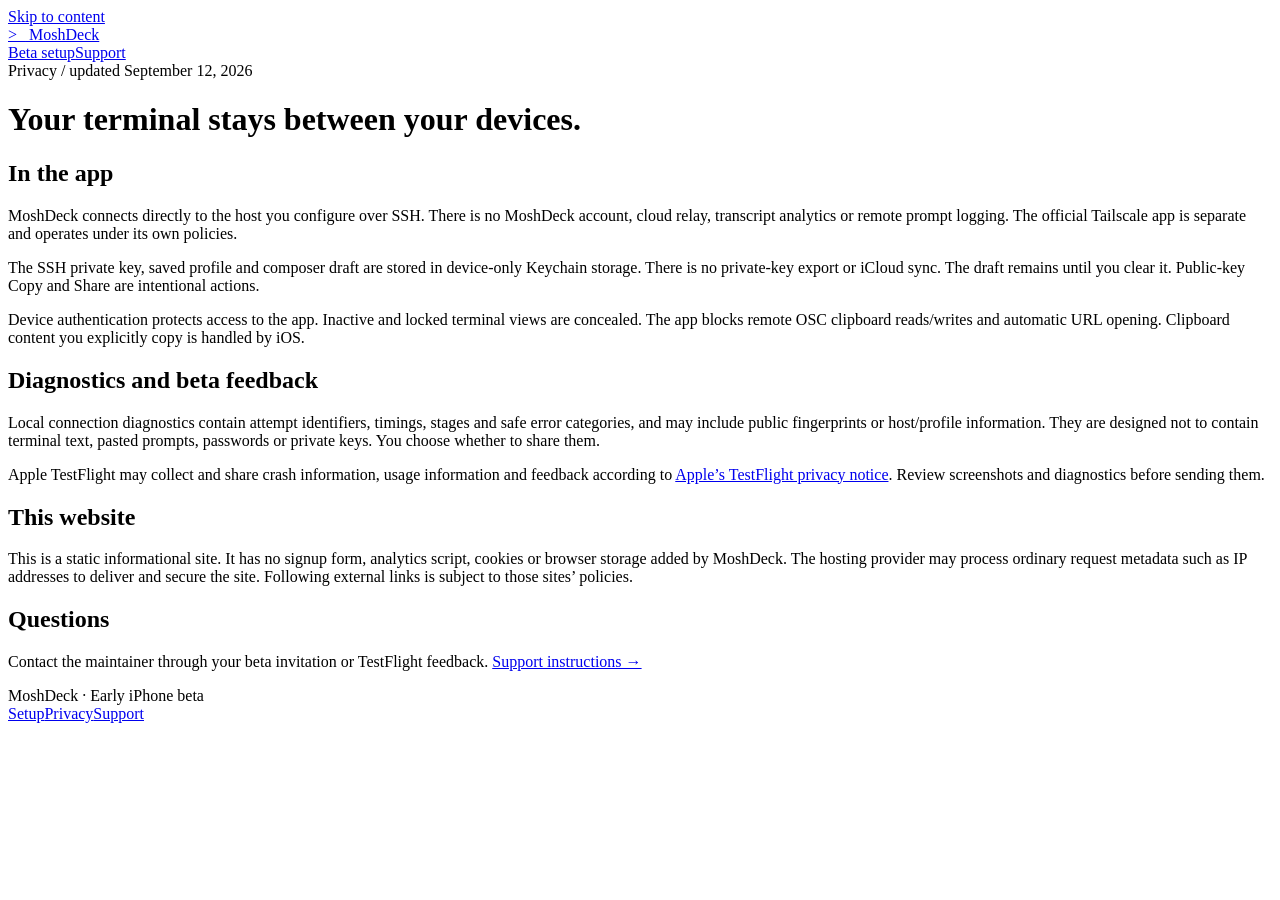
==== site/public/privacy/index.html @ ea5a15e3 "feat(site): add landing page and beta setup guide Signed-off-by: Rui Chen <rui@chenrui.dev>" ====
<!doctype html>
<html lang="en"><head><meta charset="utf-8"><meta name="viewport" content="width=device-width,initial-scale=1"><title>Privacy — MoshDeck</title><meta name="description" content="How the MoshDeck beta handles SSH identity, terminal data and local drafts."><meta name="theme-color" content="#101918"><link rel="icon" href="/favicon.svg" type="image/svg+xml"><link rel="stylesheet" href="/style.css"></head>
<body>
<a class="skip" href="#main">Skip to content</a><header><a class="brand" href="/"><span>&gt;_</span> MoshDeck</a><nav aria-label="Main"><a href="/setup/">Beta setup</a><a href="/support/">Support</a></nav></header>
<main id="main" class="doc"><div class="eyebrow">Privacy / updated September 12, 2026</div><h1>Your terminal stays between your devices.</h1><h2>In the app</h2><p>MoshDeck connects directly to the host you configure over SSH. There is no MoshDeck account, cloud relay, transcript analytics or remote prompt logging. The official Tailscale app is separate and operates under its own policies.</p>
<p>The SSH private key, saved profile and composer draft are stored in device-only Keychain storage. There is no private-key export or iCloud sync. The draft remains until you clear it. Public-key Copy and Share are intentional actions.</p>
<p>Device authentication protects access to the app. Inactive and locked terminal views are concealed. The app blocks remote OSC clipboard reads/writes and automatic URL opening. Clipboard content you explicitly copy is handled by iOS.</p>
<h2>Diagnostics and beta feedback</h2><p>Local connection diagnostics contain attempt identifiers, timings, stages and safe error categories, and may include public fingerprints or host/profile information. They are designed not to contain terminal text, pasted prompts, passwords or private keys. You choose whether to share them.</p>
<p>Apple TestFlight may collect and share crash information, usage information and feedback according to <a href="https://www.apple.com/legal/privacy/data/en/test-flight/">Apple’s TestFlight privacy notice</a>. Review screenshots and diagnostics before sending them.</p>
<h2>This website</h2><p>This is a static informational site. It has no signup form, analytics script, cookies or browser storage added by MoshDeck. The hosting provider may process ordinary request metadata such as IP addresses to deliver and secure the site. Following external links is subject to those sites’ policies.</p>
<h2>Questions</h2><p>Contact the maintainer through your beta invitation or TestFlight feedback. <a href="/support/">Support instructions →</a></p>
</main>
<footer><span>MoshDeck · Early iPhone beta</span><div><a href="/setup/">Setup</a><a href="/privacy/">Privacy</a><a href="/support/">Support</a></div></footer>
</body></html>
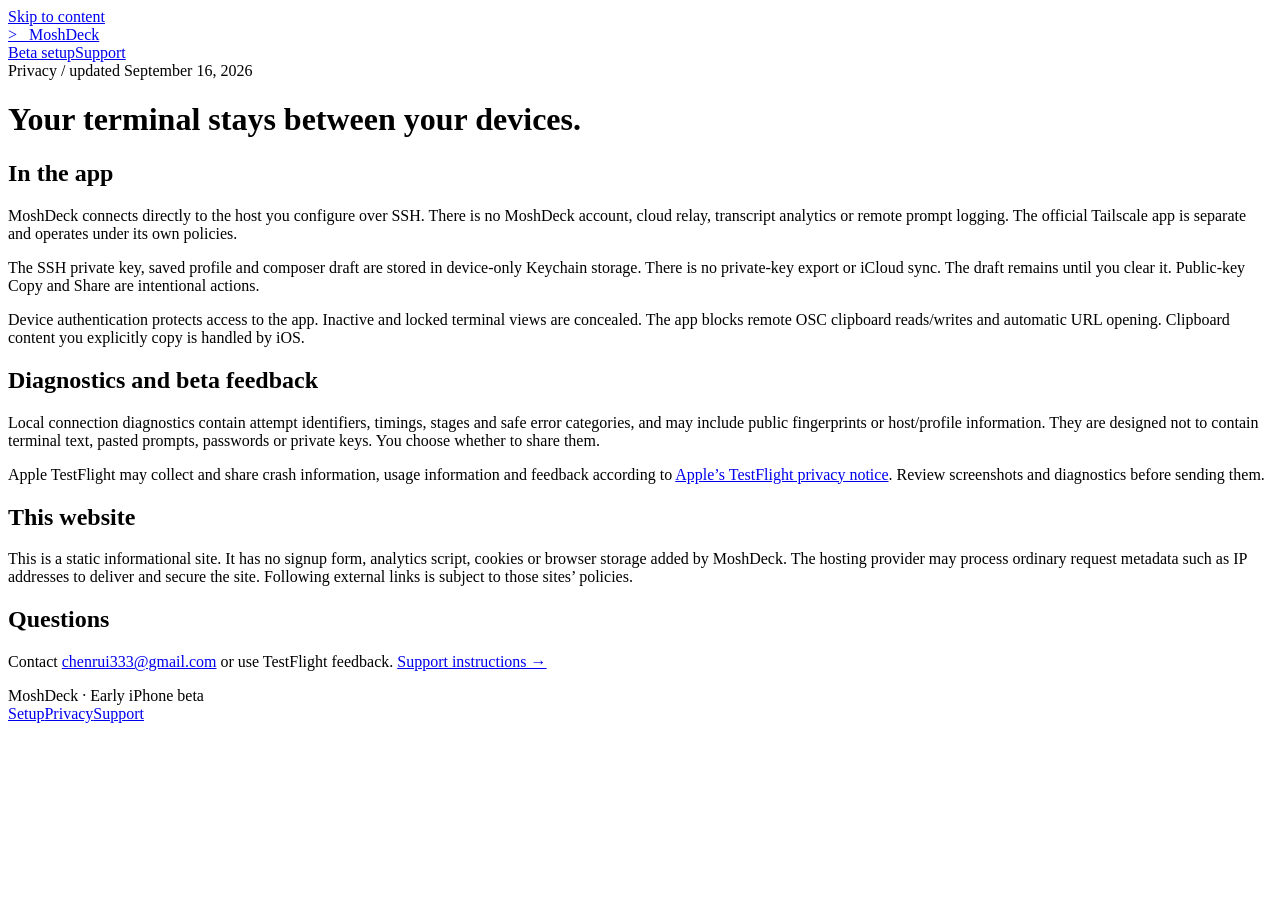
==== commit 194a6b2a: "docs(site): align beta setup with native session switching Signed-off-by: Rui Chen <rui@chenrui.dev>" ====
--- a/site/public/privacy/index.html
+++ b/site/public/privacy/index.html
@@ -2,13 +2,13 @@
 <html lang="en"><head><meta charset="utf-8"><meta name="viewport" content="width=device-width,initial-scale=1"><title>Privacy — MoshDeck</title><meta name="description" content="How the MoshDeck beta handles SSH identity, terminal data and local drafts."><meta name="theme-color" content="#101918"><link rel="icon" href="/favicon.svg" type="image/svg+xml"><link rel="stylesheet" href="/style.css"></head>
 <body>
 <a class="skip" href="#main">Skip to content</a><header><a class="brand" href="/"><span>&gt;_</span> MoshDeck</a><nav aria-label="Main"><a href="/setup/">Beta setup</a><a href="/support/">Support</a></nav></header>
-<main id="main" class="doc"><div class="eyebrow">Privacy / updated September 12, 2026</div><h1>Your terminal stays between your devices.</h1><h2>In the app</h2><p>MoshDeck connects directly to the host you configure over SSH. There is no MoshDeck account, cloud relay, transcript analytics or remote prompt logging. The official Tailscale app is separate and operates under its own policies.</p>
+<main id="main" class="doc"><div class="eyebrow">Privacy / updated September 16, 2026</div><h1>Your terminal stays between your devices.</h1><h2>In the app</h2><p>MoshDeck connects directly to the host you configure over SSH. There is no MoshDeck account, cloud relay, transcript analytics or remote prompt logging. The official Tailscale app is separate and operates under its own policies.</p>
 <p>The SSH private key, saved profile and composer draft are stored in device-only Keychain storage. There is no private-key export or iCloud sync. The draft remains until you clear it. Public-key Copy and Share are intentional actions.</p>
 <p>Device authentication protects access to the app. Inactive and locked terminal views are concealed. The app blocks remote OSC clipboard reads/writes and automatic URL opening. Clipboard content you explicitly copy is handled by iOS.</p>
 <h2>Diagnostics and beta feedback</h2><p>Local connection diagnostics contain attempt identifiers, timings, stages and safe error categories, and may include public fingerprints or host/profile information. They are designed not to contain terminal text, pasted prompts, passwords or private keys. You choose whether to share them.</p>
 <p>Apple TestFlight may collect and share crash information, usage information and feedback according to <a href="https://www.apple.com/legal/privacy/data/en/test-flight/">Apple’s TestFlight privacy notice</a>. Review screenshots and diagnostics before sending them.</p>
 <h2>This website</h2><p>This is a static informational site. It has no signup form, analytics script, cookies or browser storage added by MoshDeck. The hosting provider may process ordinary request metadata such as IP addresses to deliver and secure the site. Following external links is subject to those sites’ policies.</p>
-<h2>Questions</h2><p>Contact the maintainer through your beta invitation or TestFlight feedback. <a href="/support/">Support instructions →</a></p>
+<h2>Questions</h2><p>Contact <a href="mailto:chenrui333@gmail.com">chenrui333@gmail.com</a> or use TestFlight feedback. <a href="/support/">Support instructions →</a></p>
 </main>
 <footer><span>MoshDeck · Early iPhone beta</span><div><a href="/setup/">Setup</a><a href="/privacy/">Privacy</a><a href="/support/">Support</a></div></footer>
 </body></html>
